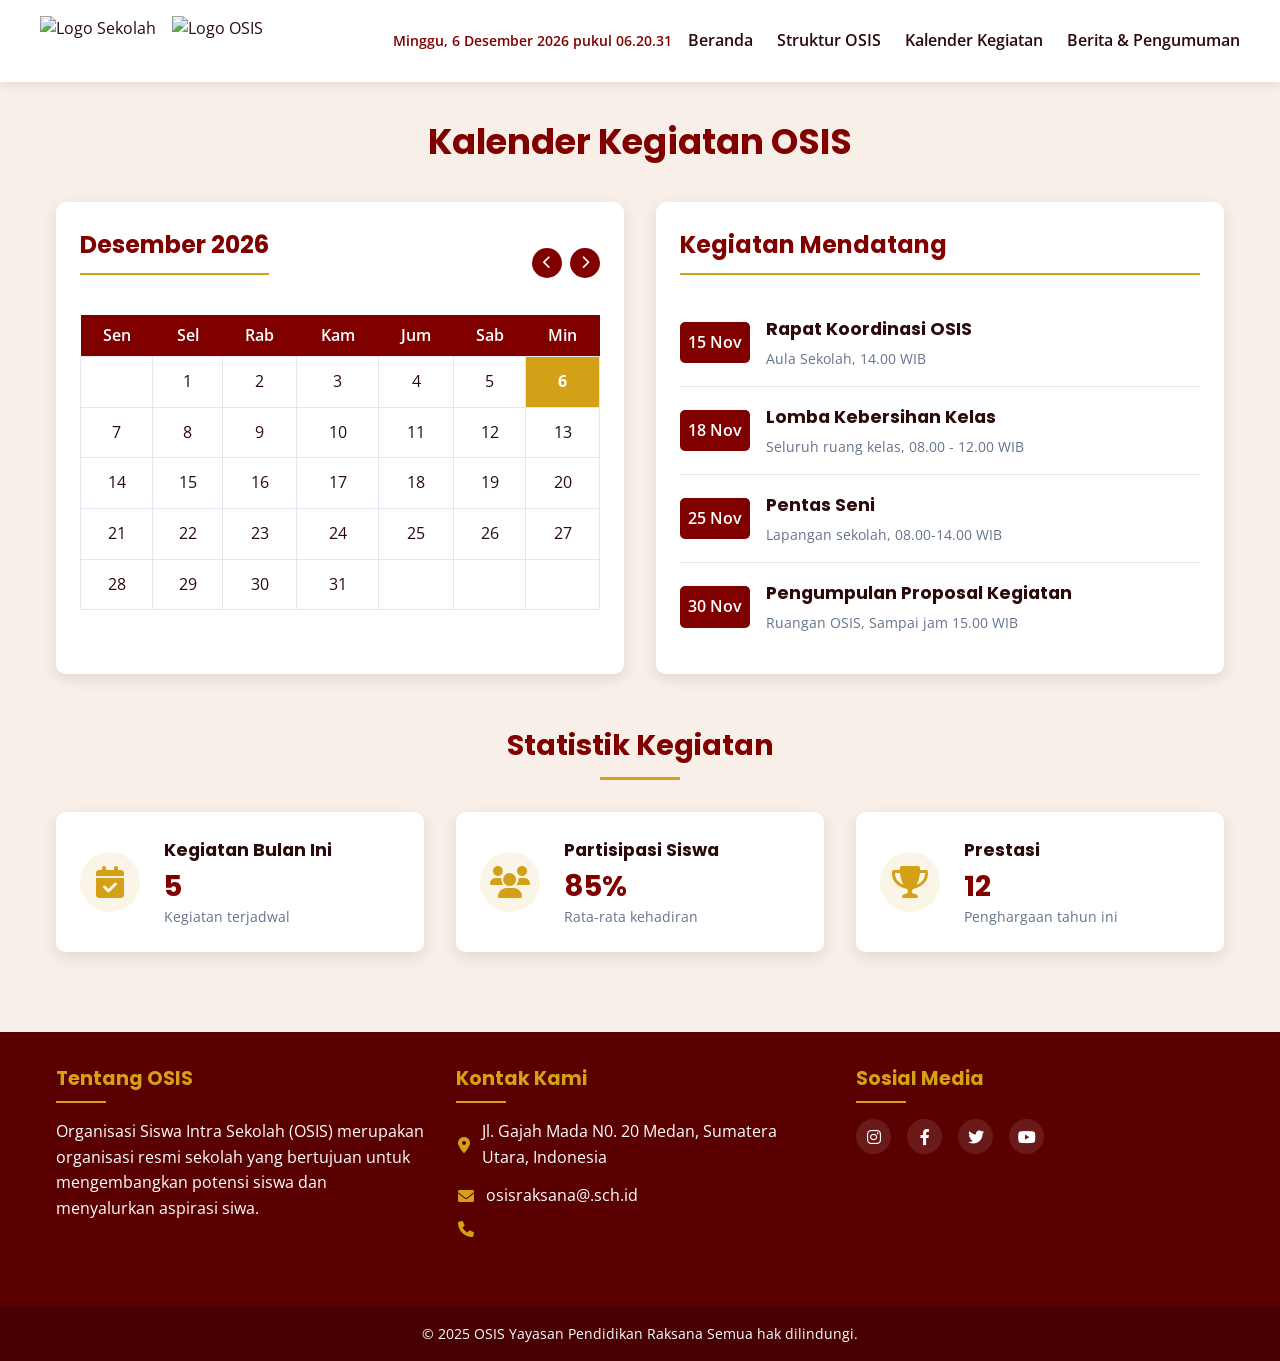
==== kalender.html @ 31e40fb7 "update first" ====
<!DOCTYPE html>
<html lang="id">
<head>
    <meta charset="UTF-8">
    <meta name="viewport" content="width=device-width, initial-scale=1.0">
    <title>Kalender Kegiatan OSIS</title>
    <link href="https://fonts.googleapis.com/css2?family=Poppins:wght@700&family=Open+Sans:wght@400;600&display=swap" rel="stylesheet">
    <link rel="stylesheet" href="https://cdnjs.cloudflare.com/ajax/libs/font-awesome/6.0.0-beta3/css/all.min.css">
    <link rel="stylesheet" href="kalender.css">
</head>
<body>
    <!-- Header Section -->
    <header>
        <div class="container header-container">
            <div class="logo-container">
                <img src="foto/logo-sekolah.png" alt="Logo Sekolah" class="logo">
                <img src="foto/logo-osis.png" alt="Logo OSIS" class="logo">
            </div>
            
            <div class="datetime-container">
                <div id="current-datetime"></div>
            </div>
            <nav class="desktop-nav">
                <a href="index.html">Beranda</a>
                <a href="struktur.html">Struktur OSIS</a>
                <a href="kalender.html">Kalender Kegiatan</a>
                <a href="news.html">Berita & Pengumuman</a>
            </nav>
            <button class="mobile-menu-btn" id="mobileMenuBtn">☰</button>
        </div>
    </header>

    <!-- Sidebar Navigation -->
    <div class="sidebar" id="sidebar">
        <button class="close-sidebar" id="closeSidebar">&times;</button>
        <a href="index.html">Beranda</a>
        <a href="struktur.html">Struktur OSIS</a>
        <a href="kalender.html">Kalender Kegiatan</a>
        <a href="news.html">Berita & Pengumuman</a>
        <a href="galeri.html">Galeri Kegiatan</a>
        <a href="formulir.html">Formulir</a>
        <a href="kontak.html">Kontak</a>
    </div>

    <!-- Main Content -->
    <main class="container calendar-container">
        <section class="calendar-section">
            <h1>Kalender Kegiatan OSIS</h1>
            
            <div class="calendar-grid">
                <!-- Calendar Card -->
                <div class="calendar-card">
                    <div class="calendar-header">
                        <h2 id="current-month-year">November 2023</h2>
                        <div class="calendar-nav">
                            <button id="prev-month"><i class="fas fa-chevron-left"></i></button>
                            <button id="next-month"><i class="fas fa-chevron-right"></i></button>
                        </div>
                    </div>
                    <table class="calendar-table" id="calendar-table">
                        <!-- Calendar will be generated by JavaScript -->
                    </table>
                </div>
                
                <!-- Events Card -->
                <div class="events-card">
                    <h2>Kegiatan Mendatang</h2>
                    <ul class="events-list" id="events-list">
                        <!-- Events will be populated by JavaScript -->
                    </ul>
                </div>
            </div>
        </section>
        
        <!-- Stats Section -->
        <section class="stats-section">
            <h2 class="section-title">Statistik Kegiatan</h2>
            <div class="stats-grid">
                <div class="stat-card">
                    <div class="stat-icon">
                        <i class="fas fa-calendar-check"></i>
                    </div>
                    <div class="stat-content">
                        <h3>Kegiatan Bulan Ini</h3>
                        <div class="stat-number">5</div>
                        <p>Kegiatan terjadwal</p>
                    </div>
                </div>
                
                <div class="stat-card">
                    <div class="stat-icon">
                        <i class="fas fa-users"></i>
                    </div>
                    <div class="stat-content">
                        <h3>Partisipasi Siswa</h3>
                        <div class="stat-number">85%</div>
                        <p>Rata-rata kehadiran</p>
                    </div>
                </div>
                
                <div class="stat-card">
                    <div class="stat-icon">
                        <i class="fas fa-trophy"></i>
                    </div>
                    <div class="stat-content">
                        <h3>Prestasi</h3>
                        <div class="stat-number">12</div>
                        <p>Penghargaan tahun ini</p>
                    </div>
                </div>
            </div>
        </section>
    </main>

    <!-- Event Modal -->
    <div class="modal" id="event-modal">
        <div class="modal-content">
            <span class="close-modal">&times;</span>
            <h2 id="modal-title">Judul Kegiatan</h2>
            <div class="modal-body">
                <div class="modal-info">
                    <p><i class="fas fa-calendar-day"></i> <span id="modal-date">Tanggal</span></p>
                    <p><i class="fas fa-clock"></i> <span id="modal-time">Waktu</span></p>
                    <p><i class="fas fa-map-marker-alt"></i> <span id="modal-location">Lokasi</span></p>
                    <p><i class="fas fa-user-tie"></i> <span id="modal-person">Penanggung Jawab</span></p>
                </div>
                <div class="modal-description">
                    <h3>Deskripsi Kegiatan</h3>
                    <p id="modal-description">Deskripsi kegiatan akan muncul di sini.</p>
                    
                    <h3>Persiapan yang Diperlukan</h3>
                    <ul id="modal-preparations">
                        <!-- Will be populated by JavaScript -->
                    </ul>
                </div>
            </div>
            <div class="modal-footer">
                <button class="btn reminder-btn"><i class="fas fa-bell"></i> Atur Pengingat</button>
                <button class="btn share-btn"><i class="fas fa-share-alt"></i> Bagikan</button>
            </div>
        </div>
    </div>

    <!-- Footer -->
    <footer>
        <div class="container footer-container">
            <div class="footer-section">
                <h3>Tentang OSIS</h3>
                <p>Organisasi Siswa Intra Sekolah (OSIS) merupakan organisasi resmi sekolah yang bertujuan untuk mengembangkan potensi siswa dan menyalurkan aspirasi siwa.</p>
            </div>
            
           
            
            <div class="footer-section">
                <h3>Kontak Kami</h3>
                <div class="contact-info">
                    <div class="contact-item">
                        <i class="fas fa-map-marker-alt"></i>
                        <span>Jl. Gajah Mada N0. 20 Medan, Sumatera Utara, Indonesia</span>
                    </div>
                    <div class="contact-item">
                        <i class="fas fa-envelope"></i>
                        <span>osisraksana@.sch.id</span>
                    </div>
                    <div class="contact-item">
                        <i class="fas fa-phone"></i>
                        <span></span>
                    </div>
                </div>
            </div>
            
            <div class="footer-section">
                <h3>Sosial Media</h3>
                <div class="social-media">
                    <a href="https://www.instagram.com/osisraksanamdn/" class="social-icon"><i class="fab fa-instagram"></i></a>
                    <a href="#" class="social-icon"><i class="fab fa-facebook-f"></i></a>
                    <a href="#" class="social-icon"><i class="fab fa-twitter"></i></a>
                    <a href="#" class="social-icon"><i class="fab fa-youtube"></i></a>
                </div>
            </div>
        </div>
        
        <div class="footer-bottom">
            <div class="container">
                <p>&copy; 2025 OSIS Yayasan Pendidikan Raksana Semua hak dilindungi.</p>
            </div>
        </div>
    </footer>

    <script src="kalender.js"></script>
</body>
</html>
---- kalender.css ----
:root {
            --primary: #800000;
            --secondary: #5a0000;
            --accent: #d4a017;
            --light: #f8f0e8;
            --dark: #2a0a0a;
            --success: #228B22;
            --danger: #CC0000;
            --font-heading: 'Poppins', sans-serif;
            --font-body: 'Open Sans', sans-serif;
        }

        * {
            margin: 0;
            padding: 0;
            box-sizing: border-box;
        }

        body {
            font-family: var(--font-body);
            line-height: 1.6;
            color: var(--dark);
            background-color: var(--light);
        }

        h1, h2, h3, h4 {
            font-family: var(--font-heading);
            font-weight: 700;
        }

        a {
            text-decoration: none;
            color: inherit;
        }

        img {
            max-width: 100%;
            height: auto;
        }

        .container {
            width: 100%;
            max-width: 1200px;
            margin: 0 auto;
            padding: 0 1rem;
        }

        /* Header Styles */
        header {
            position: sticky;
            top: 0;
            background-color: white;
            box-shadow: 0 2px 10px rgba(0, 0, 0, 0.1);
            z-index: 100;
        }

        .header-container {
            display: flex;
            justify-content: space-between;
            align-items: center;
            padding: 1rem 0;
        }

        .logo-container {
            display: flex;
            align-items: center;
            gap: 1rem;
        }

        .logo {
            height: 50px;
        }

        .datetime-container {
            font-size: 0.9rem;
            color: var(--primary);
            font-weight: 600;
            text-align: center;
            margin-left: auto;
            padding: 0 1rem;
        }

        /* Sidebar Styles */
        .sidebar {
            position: fixed;
            top: 0;
            right: -100%;
            width: 80%;
            max-width: 300px;
            height: 100vh;
            background-color: white;
            display: flex;
            flex-direction: column;
            align-items: flex-start;
            padding: 5rem 2rem;
            box-shadow: -5px 0 15px rgba(0, 0, 0, 0.1);
            transition: right 0.3s ease;
            z-index: 999;
        }

        .sidebar.active {
            right: 0;
        }

        .sidebar a {
            padding: 0.75rem 0;
            width: 100%;
            border-bottom: 1px solid #eee;
            color: var(--dark);
            text-decoration: none;
            transition: color 0.3s;
        }

        .sidebar a:hover {
            color: var(--primary);
        }

        .close-sidebar {
            position: absolute;
            top: 1rem;
            right: 1rem;
            font-size: 1.5rem;
            background: none;
            border: none;
            cursor: pointer;
        }

        .mobile-menu-btn {
            background: none;
            border: none;
            font-size: 1.5rem;
            cursor: pointer;
            color: var(--primary);
            display: none;
        }

        /* Calendar Styles */
        .calendar-container {
            padding: 2rem 1rem;
        }

        .calendar-section h1 {
            color: var(--primary);
            margin-bottom: 2rem;
            text-align: center;
            font-size: 2.2rem;
        }

        .calendar-grid {
            display: grid;
            grid-template-columns: 1fr 1fr;
            gap: 2rem;
            margin-bottom: 3rem;
        }

        .calendar-card, .events-card, .card {
            background-color: white;
            border-radius: 10px;
            padding: 1.5rem;
            box-shadow: 0 5px 15px rgba(0, 0, 0, 0.1);
        }

        .calendar-card h2, .events-card h2, .card h2 {
            color: var(--primary);
            margin-bottom: 1.5rem;
            font-size: 1.5rem;
            border-bottom: 2px solid var(--accent);
            padding-bottom: 0.5rem;
        }

        .calendar-header {
            display: flex;
            justify-content: space-between;
            align-items: center;
            margin-bottom: 1rem;
        }

        .calendar-nav {
            display: flex;
            gap: 0.5rem;
        }

        .calendar-nav button {
            background: var(--primary);
            color: white;
            border: none;
            width: 30px;
            height: 30px;
            border-radius: 50%;
            cursor: pointer;
            display: flex;
            align-items: center;
            justify-content: center;
        }

        .calendar-table {
            width: 100%;
            border-collapse: collapse;
        }

        .calendar-table th {
            background-color: var(--primary);
            color: white;
            padding: 0.5rem;
            text-align: center;
            font-weight: 600;
        }

        .calendar-table td {
            padding: 0.75rem;
            text-align: center;
            border: 1px solid #e2e8f0;
            position: relative;
        }

        .calendar-table td:hover {
            background-color: rgba(128, 0, 0, 0.05);
            cursor: pointer;
        }

        .calendar-table td.has-event::after {
            content: '';
            position: absolute;
            bottom: 5px;
            left: 50%;
            transform: translateX(-50%);
            width: 6px;
            height: 6px;
            background-color: var(--accent);
            border-radius: 50%;
        }

        .calendar-table td.today {
            background-color: var(--accent);
            color: white;
            font-weight: bold;
        }

        /* Events List Styles */
        .events-list {
            list-style: none;
        }

        .events-list li {
            display: flex;
            gap: 1rem;
            padding: 1rem 0;
            border-bottom: 1px solid #e2e8f0;
            align-items: center;
            cursor: pointer;
            transition: all 0.3s;
        }

        .events-list li:last-child {
            border-bottom: none;
        }

        .events-list li:hover {
            transform: translateX(5px);
            background-color: rgba(128, 0, 0, 0.05);
            border-radius: 5px;
        }

        .event-date {
            background-color: var(--primary);
            color: white;
            padding: 0.5rem;
            border-radius: 5px;
            min-width: 50px;
            text-align: center;
            font-weight: 600;
        }

        .event-details h3 {
            font-size: 1.1rem;
            margin-bottom: 0.25rem;
            color: var(--dark);
        }

        .event-details p {
            color: #64748b;
            font-size: 0.9rem;
        }

        /* Stats Section */
        .stats-section {
            margin: 3rem 0;
        }

        .section-title {
            text-align: center;
            color: var(--primary);
            margin-bottom: 2rem;
            font-size: 1.8rem;
            position: relative;
        }

        .section-title::after {
            content: '';
            display: block;
            width: 80px;
            height: 3px;
            background-color: var(--accent);
            margin: 0.5rem auto 0;
        }

        .stats-grid {
            display: grid;
            grid-template-columns: repeat(auto-fit, minmax(250px, 1fr));
            gap: 2rem;
        }

        .stat-card {
            background-color: white;
            border-radius: 10px;
            padding: 1.5rem;
            box-shadow: 0 5px 15px rgba(0, 0, 0, 0.1);
            display: flex;
            align-items: center;
            transition: transform 0.3s, box-shadow 0.3s;
        }

        .stat-card:hover {
            transform: translateY(-5px);
            box-shadow: 0 10px 20px rgba(0, 0, 0, 0.15);
        }

        .stat-icon {
            font-size: 2rem;
            color: var(--accent);
            margin-right: 1.5rem;
            width: 60px;
            height: 60px;
            background-color: rgba(212, 160, 23, 0.1);
            border-radius: 50%;
            display: flex;
            align-items: center;
            justify-content: center;
        }

        .stat-content h3 {
            font-size: 1.1rem;
            color: var(--dark);
            margin-bottom: 0.5rem;
        }

        .stat-number {
            font-size: 1.8rem;
            font-weight: 700;
            color: var(--primary);
            font-family: var(--font-heading);
            line-height: 1;
        }

        .stat-card p {
            font-size: 0.9rem;
            color: #64748b;
            margin-top: 0.3rem;
        }

        /* Modal Styles */
        .modal {
            display: none;
            position: fixed;
            z-index: 1000;
            left: 0;
            top: 0;
            width: 100%;
            height: 100%;
            background-color: rgba(0, 0, 0, 0.7);
            overflow-y: auto;
        }

        .modal-content {
            background-color: white;
            margin: 5% auto;
            padding: 2rem;
            border-radius: 10px;
            width: 90%;
            max-width: 700px;
            box-shadow: 0 5px 30px rgba(0, 0, 0, 0.3);
            position: relative;
            animation: modalopen 0.4s;
        }

        @keyframes modalopen {
            from { opacity: 0; transform: translateY(-50px); }
            to { opacity: 1; transform: translateY(0); }
        }

        .close-modal {
            position: absolute;
            top: 1rem;
            right: 1.5rem;
            font-size: 1.8rem;
            color: #aaa;
            cursor: pointer;
            transition: color 0.3s;
        }

        .close-modal:hover {
            color: var(--primary);
        }

        .modal h2 {
            color: var(--primary);
            margin-bottom: 1.5rem;
            padding-bottom: 0.5rem;
            border-bottom: 2px solid var(--accent);
        }

        .modal-body {
            display: grid;
            grid-template-columns: 1fr 2fr;
            gap: 2rem;
            margin-bottom: 1.5rem;
        }

        .modal-info {
            background-color: #f9f9f9;
            padding: 1.5rem;
            border-radius: 8px;
        }

        .modal-info p {
            margin-bottom: 1rem;
            display: flex;
            align-items: center;
        }

        .modal-info i {
            margin-right: 10px;
            color: var(--accent);
            width: 20px;
            text-align: center;
        }

        .modal-description h3 {
            color: var(--secondary);
            margin: 1.5rem 0 0.8rem;
            font-size: 1.1rem;
        }

        .modal-description h3:first-child {
            margin-top: 0;
        }

        .modal-footer {
            display: flex;
            justify-content: flex-end;
            gap: 1rem;
            padding-top: 1.5rem;
            border-top: 1px solid #eee;
        }

        .btn {
            padding: 0.7rem 1.2rem;
            border: none;
            border-radius: 5px;
            font-weight: 600;
            cursor: pointer;
            transition: all 0.3s;
            display: inline-flex;
            align-items: center;
            gap: 0.5rem;
        }

        .btn i {
            font-size: 0.9rem;
        }

        .reminder-btn {
            background-color: var(--accent);
            color: white;
        }

        .reminder-btn:hover {
            background-color: #e0b020;
            transform: translateY(-2px);
        }

        .share-btn {
            background-color: #f0f0f0;
            color: var(--dark);
        }

        .share-btn:hover {
            background-color: #e0e0e0;
        }

        /* Footer Styles */
        footer {
            background-color: var(--secondary);
            color: white;
            padding: 2rem 0 0;
        }

        .footer-container {
            display: grid;
            grid-template-columns: repeat(auto-fit, minmax(250px, 1fr));
            gap: 2rem;
            padding-bottom: 2rem;
        }

        .footer-section {
            margin-bottom: 1.5rem;
        }

        .footer-section h3 {
            color: var(--accent);
            margin-bottom: 1rem;
            font-size: 1.2rem;
            position: relative;
            padding-bottom: 0.5rem;
        }

        .footer-section h3::after {
            content: '';
            position: absolute;
            bottom: 0;
            left: 0;
            width: 50px;
            height: 2px;
            background-color: var(--accent);
        }

        .footer-links {
            list-style: none;
        }

        .footer-links li {
            margin-bottom: 0.5rem;
        }

        .footer-links a {
            color: #ddd;
            transition: color 0.3s;
        }

        .footer-links a:hover {
            color: white;
            padding-left: 5px;
        }

        .contact-item {
            display: flex;
            align-items: center;
            margin-bottom: 0.8rem;
        }

        .contact-item i {
            margin-right: 10px;
            color: var(--accent);
            width: 20px;
            text-align: center;
        }

        .social-media {
            display: flex;
            gap: 1rem;
            margin-bottom: 1.5rem;
        }

        .social-icon {
            display: flex;
            align-items: center;
            justify-content: center;
            width: 35px;
            height: 35px;
            background-color: rgba(255, 255, 255, 0.1);
            border-radius: 50%;
            color: white;
            transition: all 0.3s;
        }

        .social-icon:hover {
            background-color: var(--accent);
            transform: translateY(-3px);
        }

        .newsletter p {
            margin-bottom: 0.5rem;
        }

        .subscribe-form {
            display: flex;
        }

        .subscribe-form input {
            flex: 1;
            padding: 0.5rem;
            border: none;
            border-radius: 4px 0 0 4px;
        }

        .subscribe-form button {
            background-color: var(--accent);
            color: white;
            border: none;
            padding: 0 1rem;
            border-radius: 0 4px 4px 0;
            cursor: pointer;
            transition: background-color 0.3s;
        }

        .subscribe-form button:hover {
            background-color: #e0b020;
        }

        .footer-bottom {
            background-color: rgba(0, 0, 0, 0.2);
            padding: 1rem 0;
            text-align: center;
            font-size: 0.9rem;
        }
        

        .footer-bottom .container {
            display: flex;
            justify-content: center;
            align-items: center;
        }

        .credits {
            font-size: 0.8rem;
            opacity: 0.8;
        }

        /* Responsive Styles */
        @media (max-width: 768px) {
            .datetime-container {
                display: none;
            }
            
            .mobile-menu-btn {
                display: block;
            }
            
            .desktop-nav {
                display: none;
            }
            
            .calendar-grid {
                grid-template-columns: 1fr;
            }
            
            .modal-body {
                grid-template-columns: 1fr;
            }
            
            .modal-footer {
                flex-direction: column;
            }
            
            .btn {
                width: 100%;
                justify-content: center;
            }
            
            .footer-bottom .container {
                flex-direction: column;
            }
            
            .footer-bottom p {
                margin-bottom: 0.5rem;
            }
        }

        @media (max-width: 480px) {
            .calendar-table td, .calendar-table th {
                padding: 0.3rem;
                font-size: 0.8rem;
            }
            
            .event-date {
                min-width: 40px;
                font-size: 0.8rem;
            }
        }
        /* Navigasi Desktop */
nav.desktop-nav {
    display: flex;
    gap: 1.5rem;
}
nav.desktop-nav a {
    font-weight: 600;
    transition: var(--transition);
    position: relative;
    padding: 0.5rem 0;
}
nav.desktop-nav a:hover { color: var(--primary); }
nav.desktop-nav a::after {
    content: '';
    position: absolute;
    bottom: 0; left: 0;
    width: 0; height: 2px;
    background-color: var(--primary);
    transition: var(--transition);
}
nav.desktop-nav a:hover::after { width: 100%; }

/* Underline animasi di hover */
nav.desktop-nav a::after {
    content: '';
    position: absolute;
    bottom: -5px;
    left: 0;
    width: 0;
    height: 2px;
    background-color: var(--primary);
    transition: width 0.3s;
}

nav.desktop-nav a:hover::after {
    width: 100%;
}
@media (max-width: 768px) {
    .mobile-menu-btn { display: block; z-index: 1000; }
    nav.desktop-nav {
        position: fixed;
        top: 0;
        right: -100%;
        width: 80%;
        max-width: 300px;
        height: 100vh;
        background-color: white;
        flex-direction: column;
        align-items: flex-start;
        padding: 5rem 2rem;
        box-shadow: -5px 0 15px rgba(0,0,0,0.1);
        transition: right 0.3s ease;
        z-index: 999;
    }
    nav.desktop-nav.active { right: 0; }
    nav.desktop-nav a {
        padding: 0.75rem 0;
        width: 100%;
        border-bottom: 1px solid #eee;
    }
}
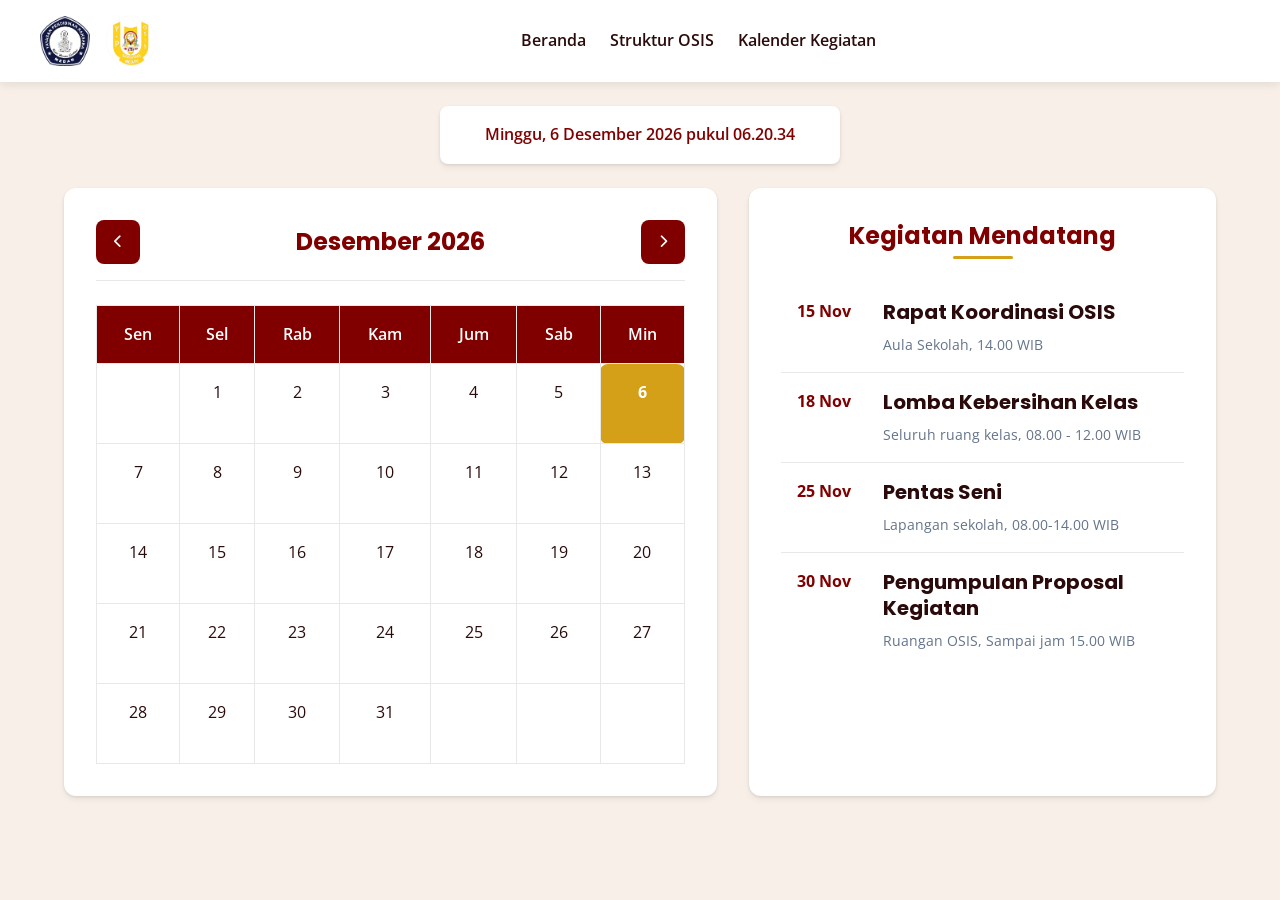
==== commit c9dbaf4b: "update 1" ====
--- a/kalender.html
+++ b/kalender.html
@@ -1,192 +1,1198 @@
 <!DOCTYPE html>
 <html lang="id">
 <head>
-    <meta charset="UTF-8">
-    <meta name="viewport" content="width=device-width, initial-scale=1.0">
-    <title>Kalender Kegiatan OSIS</title>
-    <link href="https://fonts.googleapis.com/css2?family=Poppins:wght@700&family=Open+Sans:wght@400;600&display=swap" rel="stylesheet">
-    <link rel="stylesheet" href="https://cdnjs.cloudflare.com/ajax/libs/font-awesome/6.0.0-beta3/css/all.min.css">
-    <link rel="stylesheet" href="kalender.css">
+  <meta charset="UTF-8">
+  <meta name="viewport" content="width=device-width, initial-scale=1.0">
+  <title>Kalender Kegiatan OSIS</title>
+  <!-- Fonts & Icons -->
+  <link href="https://fonts.googleapis.com/css2?family=Poppins:wght@400;600;700&family=Open+Sans:wght@400;600&display=swap" rel="stylesheet">
+  <link rel="stylesheet" href="https://cdnjs.cloudflare.com/ajax/libs/font-awesome/6.0.0-beta3/css/all.min.css">
+
+  <style>
+    /* ================================
+       CSS RESET & BASE VARIABLES
+    =================================*/
+    :root {
+        /* Warna utama (Maroon Theme) */
+        --primary: #800000;      /* Base Maroon */
+        --primary-light: #a33333; /* Light Maroon */
+        --secondary: #5a0000;    /* Darker Maroon */
+        --accent: #d4a017;       /* Goldenrod (untuk aksen/kontras) */
+        --accent-dark: #b38614;  /* Darker Goldenrod */
+        
+        /* Warna tambahan */
+        --light: #f8f0e8;        /* Cream light untuk background */
+        --light-gray: #e8e8e8;   /* Light gray untuk borders */
+        --dark: #2a0a0a;         /* Dark reddish-black untuk teks utama */
+        --gray: #64748b;         /* Gray untuk teks sekunder */
+        --success: #228B22;      /* Hijau untuk status sukses */
+        --danger: #CC0000;       /* Merah untuk status penting/peringatan */
+        
+        /* Font keluarga */
+        --font-heading: 'Poppins', sans-serif;
+        --font-body: 'Open Sans', sans-serif;
+        
+        /* Transition untuk animasi */
+        --transition: all 0.3s ease;
+        
+        /* Border radius */
+        --radius-sm: 0.25rem;
+        --radius: 0.5rem;
+        --radius-lg: 0.75rem;
+        --radius-xl: 1rem;
+        
+        /* Spacing */
+        --space-xs: 0.5rem;
+        --space-sm: 1rem;
+        --space-md: 1.5rem;
+        --space-lg: 2rem;
+        --space-xl: 3rem;
+        --space-xxl: 4rem;
+        
+        /* Shadows */
+        --shadow-sm: 0 1px 2px rgba(0, 0, 0, 0.05);
+        --shadow: 0 4px 6px rgba(0, 0, 0, 0.05), 0 1px 3px rgba(0, 0, 0, 0.1);
+        --shadow-md: 0 10px 15px rgba(0, 0, 0, 0.05), 0 4px 6px rgba(0, 0, 0, 0.05);
+        --shadow-lg: 0 20px 25px rgba(0, 0, 0, 0.05), 0 10px 10px rgba(0, 0, 0, 0.04);
+    }
+
+    /* Reset global */
+    * {
+        margin: 0;
+        padding: 0;
+        box-sizing: border-box;
+    }
+
+    /* Animasi fade in untuk halaman */
+    @keyframes fadeIn {
+        from { opacity: 0; transform: translateY(20px); }
+        to { opacity: 1; transform: translateY(0); }
+    }
+
+    /* ================================
+       BASE STYLES
+    =================================*/
+    html {
+        scroll-behavior: smooth;
+    }
+    
+    body {
+        font-family: var(--font-body);
+        line-height: 1.6;
+        color: var(--dark);
+        background-color: var(--light);
+        animation: fadeIn 0.8s ease-out;
+    }
+
+    h1, h2, h3, h4 {
+        font-family: var(--font-heading);
+        font-weight: 700;
+        line-height: 1.3;
+    }
+
+    h1 { font-size: 2.5rem; margin-bottom: var(--space-md); }
+    h2 { font-size: 2rem; margin-bottom: var(--space-md); }
+    h3 { font-size: 1.5rem; margin-bottom: var(--space-sm); }
+    h4 { font-size: 1.25rem; margin-bottom: var(--space-xs); }
+
+    a {
+        text-decoration: none;
+        color: inherit;
+        transition: var(--transition);
+    }
+
+    img {
+        max-width: 100%;
+        height: auto;
+        display: block;
+    }
+
+    .container {
+        width: 100%;
+        max-width: 1200px;
+        margin: 0 auto;
+        padding: 0 var(--space-md);
+    }
+
+    .section {
+        padding: var(--space-xl) 0;
+        opacity: 0;
+        transform: translateY(20px);
+        transition: opacity 0.6s ease, transform 0.6s ease;
+    }
+
+    .section.visible {
+        opacity: 1;
+        transform: translateY(0);
+    }
+
+    .section__title {
+        text-align: center;
+        margin-bottom: var(--space-xl);
+        position: relative;
+    }
+
+    /* Garis aksen di bawah judul */
+    .section__title::after {
+        content: '';
+        display: block;
+        width: 80px;
+        height: 4px;
+        background-color: var(--accent);
+        margin: var(--space-sm) auto 0;
+        border-radius: 2px;
+    }
+
+    .btn {
+        display: inline-flex;
+        align-items: center;
+        justify-content: center;
+        padding: 0.75rem 1.5rem;
+        border-radius: 50px;
+        font-weight: 600;
+        transition: var(--transition);
+        cursor: pointer;
+        min-height: 44px;
+        min-width: 44px;
+        border: none;
+        gap: 0.5rem;
+    }
+
+    .btn--primary {
+        background-color: white;
+        color: var(--primary);
+        box-shadow: var(--shadow);
+    }
+
+    .btn--primary:hover {
+        transform: translateY(-3px);
+        box-shadow: var(--shadow-md);
+    }
+
+    .text-center {
+        text-align: center;
+    }
+
+    /* ================================
+       HEADER
+    =================================*/
+    .header {
+        position: sticky;
+        top: 0;
+        background-color: white;
+        box-shadow: 0 2px 10px rgba(0, 0, 0, 0.1);
+        z-index: 1000;
+    }
+
+    .header__container {
+        display: flex;
+        justify-content: space-between;
+        align-items: center;
+        padding: var(--space-sm) 0;
+        position: relative;
+    }
+
+    .header__logo-container {
+        display: flex;
+        align-items: center;
+        gap: var(--space-sm);
+    }
+
+    .header__logo {
+        height: 50px;
+        width: auto;
+    }
+
+    /* Navigasi Desktop */
+    .nav {
+        display: flex;
+        gap: var(--space-md);
+    }
+
+    .nav__link {
+        font-weight: 600;
+        transition: var(--transition);
+        position: relative;
+        padding: 0.5rem 0;
+    }
+
+    .nav__link:hover { 
+        color: var(--primary); 
+    }
+
+    /* Underline animasi di hover */
+    .nav__link::after {
+        content: '';
+        position: absolute;
+        bottom: -5px;
+        left: 0;
+        width: 0;
+        height: 2px;
+        background-color: var(--primary);
+        transition: width 0.3s;
+    }
+
+    .nav__link:hover::after {
+        width: 100%;
+    }
+
+    /* Tombol menu mobile */
+    .mobile-menu-btn {
+        display: none;
+        background: none;
+        border: none;
+        font-size: 1.5rem;
+        cursor: pointer;
+        z-index: 1001;
+        width: 44px;
+        height: 44px;
+        justify-content: center;
+        align-items: center;
+        color: var(--dark);
+    }
+
+    /* ================================
+       MOBILE NAVIGATION (SIDEBAR)
+    =================================*/
+    @media (max-width: 768px) {
+        .mobile-menu-btn {
+            display: flex;
+        }
+        
+        .nav {
+            position: fixed;
+            top: 0;
+            right: -100%;
+            width: 80%;
+            max-width: 300px;
+            height: 100vh;
+            background-color: white;
+            flex-direction: column;
+            align-items: flex-start;
+            padding: 5rem var(--space-md) var(--space-md);
+            box-shadow: -5px 0 15px rgba(0,0,0,0.1);
+            transition: right 0.3s ease;
+            z-index: 999;
+        }
+        
+        .nav.active { 
+            right: 0; 
+        }
+        
+        .nav__link {
+            padding: var(--space-sm) 0;
+            width: 100%;
+            border-bottom: 1px solid var(--light-gray);
+            font-size: 1.1rem;
+        }
+        
+        /* Overlay ketika menu aktif */
+        .nav-overlay {
+            position: fixed;
+            top: 0;
+            left: 0;
+            width: 100%;
+            height: 100%;
+            background-color: rgba(0, 0, 0, 0.5);
+            z-index: 998;
+            opacity: 0;
+            visibility: hidden;
+            transition: var(--transition);
+        }
+        
+        .nav-overlay.active {
+            opacity: 1;
+            visibility: visible;
+        }
+    }
+
+    /* ================================
+       CLOCK STYLES
+    =================================*/
+    .clock {
+        text-align: center;
+        margin: var(--space-md) 0;
+        font-weight: 600;
+        color: var(--primary);
+        background-color: white;
+        padding: var(--space-sm);
+        border-radius: var(--radius);
+        box-shadow: var(--shadow);
+        max-width: 400px;
+        margin-left: auto;
+        margin-right: auto;
+    }
+
+    /* ================================
+       CALENDAR LAYOUT
+    =================================*/
+    .calendar-layout {
+        display: grid;
+        grid-template-columns: 1fr;
+        gap: var(--space-lg);
+        margin: var(--space-md) auto;
+        max-width: 1400px;
+    }
+    
+    @media (min-width: 992px) {
+        .calendar-layout {
+            grid-template-columns: 7fr 5fr;
+            align-items: start;
+        }
+    }
+
+    /* ================================
+       CALENDAR STYLES
+    =================================*/
+    .calendar-container {
+        background: #fff;
+        padding: var(--space-lg);
+        border-radius: var(--radius-lg);
+        box-shadow: var(--shadow);
+        animation: fadeIn 0.8s ease-out;
+        width: 100%;
+        overflow: auto;
+    }
+    
+    .calendar-header {
+        display: flex;
+        justify-content: space-between;
+        align-items: center;
+        margin-bottom: var(--space-md);
+        padding-bottom: var(--space-sm);
+        border-bottom: 1px solid var(--light-gray);
+    }
+    
+    .calendar-header h2 {
+        margin-bottom: 0;
+        color: var(--primary);
+        font-size: 1.5rem;
+    }
+    
+    .calendar-header button {
+        background: var(--primary);
+        color: #fff;
+        border: none;
+        padding: var(--space-xs) var(--space-sm);
+        border-radius: var(--radius);
+        cursor: pointer;
+        transition: var(--transition);
+        display: flex;
+        align-items: center;
+        justify-content: center;
+        min-height: 44px;
+        min-width: 44px;
+    }
+    
+    .calendar-header button:hover {
+        background: var(--primary-light);
+        transform: translateY(-2px);
+    }
+    
+    table {
+        width: 100%;
+        border-collapse: collapse;
+        min-width: 500px;
+    }
+    
+    th, td {
+        text-align: center;
+        padding: var(--space-sm);
+        border: 1px solid var(--light-gray);
+        transition: var(--transition);
+    }
+    
+    th {
+        background-color: var(--primary);
+        color: white;
+        font-weight: 600;
+        padding: var(--space-sm);
+    }
+    
+    td {
+        height: 80px;
+        vertical-align: top;
+        cursor: pointer;
+        position: relative;
+    }
+    
+    td:hover {
+        background-color: rgba(128, 0, 0, 0.05);
+    }
+    
+    td.today {
+        background: var(--accent);
+        color: #fff;
+        font-weight: bold;
+        border-radius: var(--radius);
+    }
+    
+    td.has-event::after {
+        content: '';
+        position: absolute;
+        bottom: 5px;
+        left: 50%;
+        transform: translateX(-50%);
+        width: 6px;
+        height: 6px;
+        background-color: var(--primary);
+        border-radius: 50%;
+    }
+    
+    td.has-event:hover::after {
+        background-color: white;
+    }
+    
+    /* ================================
+       EVENTS LIST STYLES
+    =================================*/
+    .events-container {
+        background: #fff;
+        padding: var(--space-lg);
+        border-radius: var(--radius-lg);
+        box-shadow: var(--shadow);
+        animation: fadeIn 0.8s ease-out;
+        height: 100%;
+    }
+    
+    .events-container h3 {
+        margin-bottom: var(--space-md);
+        color: var(--primary);
+        text-align: center;
+        position: relative;
+        padding-bottom: var(--space-xs);
+    }
+    
+    .events-container h3::after {
+        content: '';
+        position: absolute;
+        bottom: 0;
+        left: 50%;
+        transform: translateX(-50%);
+        width: 60px;
+        height: 3px;
+        background-color: var(--accent);
+        border-radius: 2px;
+    }
+    
+    .events-list {
+        list-style: none;
+    }
+    
+    .events-list li {
+        display: flex;
+        gap: var(--space-sm);
+        padding: var(--space-sm);
+        border-bottom: 1px solid var(--light-gray);
+        cursor: pointer;
+        transition: var(--transition);
+    }
+    
+    .events-list li:hover {
+        background-color: rgba(128, 0, 0, 0.05);
+        transform: translateX(5px);
+    }
+    
+    .events-list li:last-child {
+        border-bottom: none;
+    }
+    
+    .event-date {
+        font-weight: bold;
+        color: var(--primary);
+        width: 70px;
+        flex-shrink: 0;
+    }
+    
+    .event-details h4 {
+        margin-bottom: var(--space-xs);
+        color: var(--dark);
+    }
+    
+    .event-details p {
+        color: var(--gray);
+        font-size: 0.9rem;
+    }
+
+    /* ================================
+       MODAL STYLES
+    =================================*/
+    .modal {
+        display: none;
+        position: fixed;
+        top: 0;
+        left: 0;
+        width: 100%;
+        height: 100%;
+        background: rgba(0, 0, 0, 0.5);
+        z-index: 2000;
+        justify-content: center;
+        align-items: center;
+        padding: var(--space-md);
+        animation: fadeIn 0.3s ease;
+    }
+    
+    .modal-content {
+        background: #fff;
+        padding: var(--space-lg);
+        border-radius: var(--radius-lg);
+        max-width: 600px;
+        width: 100%;
+        position: relative;
+        box-shadow: var(--shadow-lg);
+        max-height: 90vh;
+        overflow-y: auto;
+    }
+    
+    .close-modal {
+        position: absolute;
+        top: var(--space-sm);
+        right: var(--space-sm);
+        font-size: 1.5rem;
+        cursor: pointer;
+        width: 30px;
+        height: 30px;
+        display: flex;
+        align-items: center;
+        justify-content: center;
+        color: var(--gray);
+        transition: var(--transition);
+    }
+    
+    .close-modal:hover {
+        color: var(--danger);
+        transform: rotate(90deg);
+    }
+    
+    .modal-content h2 {
+        color: var(--primary);
+        margin-bottom: var(--space-md);
+        padding-right: var(--space-lg);
+    }
+    
+    .modal-content p {
+        margin-bottom: var(--space-sm);
+        display: flex;
+    }
+    
+    .modal-content p strong {
+        min-width: 140px;
+        color: var(--dark);
+    }
+    
+    .modal-content p span {
+        color: var(--gray);
+    }
+    
+    .modal-content h4 {
+        margin-top: var(--space-md);
+        margin-bottom: var(--space-sm);
+        color: var(--primary);
+    }
+    
+    .modal-preparations {
+        list-style: none;
+        padding-left: var(--space-sm);
+    }
+    
+    .modal-preparations li {
+        margin-bottom: var(--space-xs);
+        padding-left: var(--space-sm);
+        position: relative;
+    }
+    
+    .modal-preparations li::before {
+        content: '•';
+        color: var(--accent);
+        font-weight: bold;
+        position: absolute;
+        left: 0;
+    }
+    
+    .modal-actions {
+        margin-top: var(--space-lg);
+        display: flex;
+        gap: var(--space-sm);
+    }
+    
+    .modal-actions button {
+        flex: 1;
+        padding: var(--space-sm);
+        border: none;
+        border-radius: var(--radius);
+        cursor: pointer;
+        font-weight: 600;
+        transition: var(--transition);
+        display: flex;
+        align-items: center;
+        justify-content: center;
+        gap: var(--space-xs);
+        min-height: 44px;
+    }
+    
+    .modal-actions button:hover {
+        transform: translateY(-3px);
+        box-shadow: var(--shadow-md);
+    }
+    
+    .share-btn {
+        background: var(--accent);
+        color: #fff;
+    }
+    
+    .share-btn:hover {
+        background: var(--accent-dark);
+    }
+    
+    .reminder-btn {
+        background: var(--success);
+        color: #fff;
+    }
+    
+    .reminder-btn:hover {
+        background: #1a701a;
+    }
+
+    /* ================================
+       RESPONSIVE BREAKPOINTS
+    =================================*/
+    /* Tablet screens (max 768px) */
+    @media (max-width: 768px) {
+        .header__logo {
+            height: 40px;
+        }
+        
+        .calendar-container, .events-container {
+            padding: var(--space-md);
+        }
+        
+        th, td {
+            padding: var(--space-xs);
+            height: 60px;
+            font-size: 0.9rem;
+        }
+        
+        .events-list li {
+            flex-direction: column;
+            gap: var(--space-xs);
+        }
+        
+        .event-date {
+            width: 100%;
+        }
+        
+        .modal-content {
+            padding: var(--space-md);
+        }
+        
+        .modal-content p {
+            flex-direction: column;
+            gap: var(--space-xs);
+        }
+        
+        .modal-content p strong {
+            min-width: auto;
+        }
+        
+        .modal-actions {
+            flex-direction: column;
+        }
+    }
+
+    /* Small screens (max 576px) */
+    @media (max-width: 576px) {
+        .calendar-header {
+            flex-direction: column;
+            gap: var(--space-sm);
+            text-align: center;
+        }
+        
+        .calendar-header h2 {
+            order: -1;
+        }
+        
+        th, td {
+            padding: 0.25rem;
+            height: 50px;
+            font-size: 0.8rem;
+        }
+        
+        td.has-event::after {
+            width: 4px;
+            height: 4px;
+            bottom: 3px;
+        }
+        
+        table {
+            min-width: 400px;
+        }
+    }
+
+    /* ================================
+       ANIMATIONS & ACCESSIBILITY
+    =================================*/
+    /* Focus styles untuk aksesibilitas */
+    a:focus-visible,
+    button:focus-visible {
+        outline: 2px solid var(--accent);
+        outline-offset: 2px;
+    }
+
+    /* High contrast mode */
+    @media (prefers-contrast: high) {
+        :root {
+            --primary: #0044cc;
+            --secondary: #002b80;
+            --accent: #c57600;
+        }
+    }
+
+    /* Reduced motion preference */
+    @media (prefers-reduced-motion: reduce) {
+        * {
+            animation-duration: 0.01ms !important;
+            animation-iteration-count: 1 !important;
+            transition-duration: 0.01ms !important;
+            scroll-behavior: auto !important;
+        }
+        
+        .section {
+            opacity: 1;
+            transform: none;
+        }
+    }
+    /* ================================
+   IMPROVED MOBILE CALENDAR CONTROLS
+   ================================ */
+@media (max-width: 576px) {
+    .calendar-header {
+        flex-direction: row !important; /* Tetap horizontal pada mobile */
+        gap: var(--space-xs);
+        padding: 0 var(--space-xs) var(--space-sm);
+    }
+    
+    .calendar-header h2 {
+        font-size: 1.2rem;
+        margin: 0;
+        flex-grow: 1;
+        text-align: center;
+        order: 2; /* Judul di tengah */
+    }
+    
+    .calendar-header button {
+        padding: var(--space-xs);
+        min-height: 36px;
+        min-width: 36px;
+        order: 1; /* Tombol kiri */
+        font-size: 0.9rem;
+    }
+    
+    #next-month {
+        order: 3; /* Tombol kanan */
+    }
+    
+    /* Perbaikan tabel kalender */
+    table {
+        min-width: 100%;
+    }
+    
+    th, td {
+        padding: 0.2rem;
+        height: 40px;
+        font-size: 0.8rem;
+    }
+    
+    /* Perbaikan ukuran indikator event */
+    td.has-event::after {
+        width: 5px;
+        height: 5px;
+        bottom: 2px;
+    }
+}
+
+/* Perbaikan tambahan untuk tablet */
+@media (max-width: 768px) {
+    .calendar-header {
+        padding: 0 var(--space-sm) var(--space-sm);
+    }
+    
+    .calendar-header button {
+        min-height: 40px;
+        min-width: 40px;
+    }
+}
+  </style>
 </head>
 <body>
-    <!-- Header Section -->
-    <header>
-        <div class="container header-container">
-            <div class="logo-container">
-                <img src="foto/logo-sekolah.png" alt="Logo Sekolah" class="logo">
-                <img src="foto/logo-osis.png" alt="Logo OSIS" class="logo">
-            </div>
+  <!-- Header -->
+  <header class="header">
+    <div class="container header__container">
+      <div class="header__logo-container">
+        <img src="foto/logo-sekolah.png" alt="Logo Sekolah" class="header__logo">
+        <img src="foto/logo-osis.png" alt="Logo OSIS" class="header__logo">
+      </div>
+      <nav class="nav">
+        <a href="index.html" class="nav__link">Beranda</a>
+        <a href="struktur.html" class="nav__link">Struktur OSIS</a>
+        <a href="kalender.html" class="nav__link">Kalender Kegiatan</a>
+      </nav>
+      <button class="mobile-menu-btn" aria-label="Toggle mobile menu">☰</button>
+      <div class="nav-overlay"></div>
+    </div>
+  </header>
+
+  <main class="container">
+    <div class="clock">
+      <p id="current-datetime"></p>
+    </div>
+
+    <div class="calendar-layout">
+      <div class="calendar-container">
+        <div class="calendar-header">
+          <button id="prev-month"><i class="fas fa-chevron-left"></i></button>
+          <h2 id="current-month-year"></h2>
+          <button id="next-month"><i class="fas fa-chevron-right"></i></button>
+        </div>
+        <div style="overflow-x: auto;">
+          <table>
+            <tbody id="calendar-table"></tbody>
+          </table>
+        </div>
+      </div>
+
+      <div class="events-container">
+        <h3>Kegiatan Mendatang</h3>
+        <ul id="events-list" class="events-list"></ul>
+      </div>
+    </div>
+  </main>
+
+  <!-- Modal -->
+  <div id="event-modal" class="modal">
+    <div class="modal-content">
+      <span class="close-modal">&times;</span>
+      <h2 id="modal-title"></h2>
+      <p><strong>Tanggal:</strong> <span id="modal-date"></span></p>
+      <p><strong>Waktu:</strong> <span id="modal-time"></span></p>
+      <p><strong>Lokasi:</strong> <span id="modal-location"></span></p>
+      <p><strong>Penanggung Jawab:</strong> <span id="modal-person"></span></p>
+      <p id="modal-description"></p>
+      <h4>Persiapan:</h4>
+      <ul id="modal-preparations" class="modal-preparations"></ul>
+      <div class="modal-actions">
+        <button class="share-btn"><i class="fas fa-share-alt"></i> Bagikan</button>
+        <button class="reminder-btn"><i class="fas fa-bell"></i> Ingatkan</button>
+      </div>
+    </div>
+  </div>
+
+  <script>
+    // Real-time clock
+    function updateDateTime() {
+      const now = new Date();
+      const options = { 
+        weekday: 'long', 
+        year: 'numeric', 
+        month: 'long', 
+        day: 'numeric',
+        hour: '2-digit', 
+        minute: '2-digit', 
+        second: '2-digit' 
+      };
+      document.getElementById('current-datetime').textContent = now.toLocaleDateString('id-ID', options);
+    }
+    setInterval(updateDateTime, 1000);
+    updateDateTime();
+
+    // Calendar Data
+    let currentDate = new Date();
+    let currentMonth = currentDate.getMonth();
+    let currentYear = currentDate.getFullYear();
+
+    const events = [
+      { 
+        id: 1, 
+        date: '15 Nov', 
+        title: 'Rapat Koordinasi OSIS', 
+        time: '14.00 WIB',
+        location: 'Aula Sekolah', 
+        person: 'Ketua OSIS',
+        description: 'Rapat koordinasi bulanan untuk membahas program kerja dan evaluasi.',
+        preparations: ['Membawa proposal kegiatan', 'Menyiapkan laporan kegiatan', 'Membawa alat tulis'] 
+      },
+      { 
+        id: 2, 
+        date: '18 Nov', 
+        title: 'Lomba Kebersihan Kelas', 
+        time: '08.00 - 12.00 WIB',
+        location: 'Seluruh ruang kelas', 
+        person: 'Seksi Kebersihan',
+        description: 'Lomba kebersihan kelas antar kelas dengan penilaian juri OSIS dan guru.',
+        preparations: ['Menyiapkan peralatan kebersihan', 'Koordinasi dengan wali kelas', 'Menyiapkan hadiah'] 
+      },
+      { 
+        id: 3, 
+        date: '25 Nov', 
+        title: 'Pentas Seni', 
+        time: '08.00-14.00 WIB',
+        location: 'Lapangan sekolah', 
+        person: 'Seksi Seni & Budaya',
+        description: 'Pentas seni tahunan dengan pertunjukan musik, tari, drama, dan pameran.',
+        preparations: ['Latihan rutin peserta', 'Siapkan panggung & sound system', 'Undangan untuk orang tua'] 
+      },
+      { 
+        id: 4, 
+        date: '30 Nov', 
+        title: 'Pengumpulan Proposal Kegiatan', 
+        time: 'Sampai jam 15.00 WIB',
+        location: 'Ruangan OSIS', 
+        person: 'Sekretaris OSIS',
+        description: 'Batas akhir pengumpulan proposal kegiatan untuk semester depan.',
+        preparations: ['Unduh format proposal', 'Konsultasi dengan pembina OSIS', 'Print proposal rangkap 2'] 
+      }
+    ];
+
+    function generateCalendar(month, year) {
+      const calendarTable = document.getElementById('calendar-table');
+      const monthYearDisplay = document.getElementById('current-month-year');
+      calendarTable.innerHTML = '';
+      
+      const monthNames = [
+        "Januari", "Februari", "Maret", "April", "Mei", "Juni", 
+        "Juli", "Agustus", "September", "Oktober", "November", "Desember"
+      ];
+      
+      monthYearDisplay.textContent = `${monthNames[month]} ${year}`;
+      
+      const dayNames = ["Sen", "Sel", "Rab", "Kam", "Jum", "Sab", "Min"];
+      const headerRow = document.createElement('tr');
+      
+      dayNames.forEach(day => { 
+        const th = document.createElement('th'); 
+        th.textContent = day; 
+        headerRow.appendChild(th); 
+      });
+      
+      calendarTable.appendChild(headerRow);
+
+      const daysInMonth = new Date(year, month + 1, 0).getDate();
+      const firstDay = new Date(year, month, 1).getDay();
+      const adjustedFirstDay = firstDay === 0 ? 6 : firstDay - 1;
+      
+      let date = 1;
+      
+      for (let i = 0; i < 6; i++) {
+        if (date > daysInMonth) break;
+        
+        const row = document.createElement('tr');
+        
+        for (let j = 0; j < 7; j++) {
+          const cell = document.createElement('td');
+          
+          if (i === 0 && j < adjustedFirstDay) {
+            cell.textContent = '';
+          } else if (date > daysInMonth) {
+            cell.textContent = '';
+          } else {
+            cell.textContent = date;
+            const today = new Date();
             
-            <div class="datetime-container">
-                <div id="current-datetime"></div>
-            </div>
-            <nav class="desktop-nav">
-                <a href="index.html">Beranda</a>
-                <a href="struktur.html">Struktur OSIS</a>
-                <a href="kalender.html">Kalender Kegiatan</a>
-                <a href="news.html">Berita & Pengumuman</a>
-            </nav>
-            <button class="mobile-menu-btn" id="mobileMenuBtn">☰</button>
-        </div>
-    </header>
-
-    <!-- Sidebar Navigation -->
-    <div class="sidebar" id="sidebar">
-        <button class="close-sidebar" id="closeSidebar">&times;</button>
-        <a href="index.html">Beranda</a>
-        <a href="struktur.html">Struktur OSIS</a>
-        <a href="kalender.html">Kalender Kegiatan</a>
-        <a href="news.html">Berita & Pengumuman</a>
-        <a href="galeri.html">Galeri Kegiatan</a>
-        <a href="formulir.html">Formulir</a>
-        <a href="kontak.html">Kontak</a>
-    </div>
-
-    <!-- Main Content -->
-    <main class="container calendar-container">
-        <section class="calendar-section">
-            <h1>Kalender Kegiatan OSIS</h1>
+            if (date === today.getDate() && month === today.getMonth() && year === today.getFullYear()) {
+              cell.classList.add('today');
+            }
             
-            <div class="calendar-grid">
-                <!-- Calendar Card -->
-                <div class="calendar-card">
-                    <div class="calendar-header">
-                        <h2 id="current-month-year">November 2023</h2>
-                        <div class="calendar-nav">
-                            <button id="prev-month"><i class="fas fa-chevron-left"></i></button>
-                            <button id="next-month"><i class="fas fa-chevron-right"></i></button>
-                        </div>
-                    </div>
-                    <table class="calendar-table" id="calendar-table">
-                        <!-- Calendar will be generated by JavaScript -->
-                    </table>
-                </div>
-                
-                <!-- Events Card -->
-                <div class="events-card">
-                    <h2>Kegiatan Mendatang</h2>
-                    <ul class="events-list" id="events-list">
-                        <!-- Events will be populated by JavaScript -->
-                    </ul>
-                </div>
-            </div>
-        </section>
-        
-        <!-- Stats Section -->
-        <section class="stats-section">
-            <h2 class="section-title">Statistik Kegiatan</h2>
-            <div class="stats-grid">
-                <div class="stat-card">
-                    <div class="stat-icon">
-                        <i class="fas fa-calendar-check"></i>
-                    </div>
-                    <div class="stat-content">
-                        <h3>Kegiatan Bulan Ini</h3>
-                        <div class="stat-number">5</div>
-                        <p>Kegiatan terjadwal</p>
-                    </div>
-                </div>
-                
-                <div class="stat-card">
-                    <div class="stat-icon">
-                        <i class="fas fa-users"></i>
-                    </div>
-                    <div class="stat-content">
-                        <h3>Partisipasi Siswa</h3>
-                        <div class="stat-number">85%</div>
-                        <p>Rata-rata kehadiran</p>
-                    </div>
-                </div>
-                
-                <div class="stat-card">
-                    <div class="stat-icon">
-                        <i class="fas fa-trophy"></i>
-                    </div>
-                    <div class="stat-content">
-                        <h3>Prestasi</h3>
-                        <div class="stat-number">12</div>
-                        <p>Penghargaan tahun ini</p>
-                    </div>
-                </div>
-            </div>
-        </section>
-    </main>
-
-    <!-- Event Modal -->
-    <div class="modal" id="event-modal">
-        <div class="modal-content">
-            <span class="close-modal">&times;</span>
-            <h2 id="modal-title">Judul Kegiatan</h2>
-            <div class="modal-body">
-                <div class="modal-info">
-                    <p><i class="fas fa-calendar-day"></i> <span id="modal-date">Tanggal</span></p>
-                    <p><i class="fas fa-clock"></i> <span id="modal-time">Waktu</span></p>
-                    <p><i class="fas fa-map-marker-alt"></i> <span id="modal-location">Lokasi</span></p>
-                    <p><i class="fas fa-user-tie"></i> <span id="modal-person">Penanggung Jawab</span></p>
-                </div>
-                <div class="modal-description">
-                    <h3>Deskripsi Kegiatan</h3>
-                    <p id="modal-description">Deskripsi kegiatan akan muncul di sini.</p>
-                    
-                    <h3>Persiapan yang Diperlukan</h3>
-                    <ul id="modal-preparations">
-                        <!-- Will be populated by JavaScript -->
-                    </ul>
-                </div>
-            </div>
-            <div class="modal-footer">
-                <button class="btn reminder-btn"><i class="fas fa-bell"></i> Atur Pengingat</button>
-                <button class="btn share-btn"><i class="fas fa-share-alt"></i> Bagikan</button>
-            </div>
-        </div>
-    </div>
-
-    <!-- Footer -->
-    <footer>
-        <div class="container footer-container">
-            <div class="footer-section">
-                <h3>Tentang OSIS</h3>
-                <p>Organisasi Siswa Intra Sekolah (OSIS) merupakan organisasi resmi sekolah yang bertujuan untuk mengembangkan potensi siswa dan menyalurkan aspirasi siwa.</p>
-            </div>
+            const eventDate = `${date} ${monthNames[month].substring(0, 3)}`;
+            const event = events.find(e => e.date === eventDate);
             
-           
+            if (event) { 
+              cell.classList.add('has-event'); 
+              cell.setAttribute('data-event-id', event.id); 
+            }
             
-            <div class="footer-section">
-                <h3>Kontak Kami</h3>
-                <div class="contact-info">
-                    <div class="contact-item">
-                        <i class="fas fa-map-marker-alt"></i>
-                        <span>Jl. Gajah Mada N0. 20 Medan, Sumatera Utara, Indonesia</span>
-                    </div>
-                    <div class="contact-item">
-                        <i class="fas fa-envelope"></i>
-                        <span>osisraksana@.sch.id</span>
-                    </div>
-                    <div class="contact-item">
-                        <i class="fas fa-phone"></i>
-                        <span></span>
-                    </div>
-                </div>
-            </div>
-            
-            <div class="footer-section">
-                <h3>Sosial Media</h3>
-                <div class="social-media">
-                    <a href="https://www.instagram.com/osisraksanamdn/" class="social-icon"><i class="fab fa-instagram"></i></a>
-                    <a href="#" class="social-icon"><i class="fab fa-facebook-f"></i></a>
-                    <a href="#" class="social-icon"><i class="fab fa-twitter"></i></a>
-                    <a href="#" class="social-icon"><i class="fab fa-youtube"></i></a>
-                </div>
-            </div>
-        </div>
-        
-        <div class="footer-bottom">
-            <div class="container">
-                <p>&copy; 2025 OSIS Yayasan Pendidikan Raksana Semua hak dilindungi.</p>
-            </div>
-        </div>
-    </footer>
-
-    <script src="kalender.js"></script>
+            date++;
+          }
+          
+          row.appendChild(cell);
+        }
+        
+        calendarTable.appendChild(row);
+      }
+      
+      // Trigger section animation
+      const sections = document.querySelectorAll('.section');
+      sections.forEach(section => {
+        if (isElementInViewport(section)) {
+          section.classList.add('visible');
+        }
+      });
+    }
+
+    function renderEventsList() {
+      const list = document.getElementById('events-list');
+      list.innerHTML = '';
+      
+      events.forEach(event => {
+        const li = document.createElement('li');
+        li.innerHTML = `
+          <div class="event-date">${event.date}</div>
+          <div class="event-details">
+            <h4>${event.title}</h4>
+            <p>${event.location}, ${event.time}</p>
+          </div>
+        `;
+        
+        li.addEventListener('click', () => openModal(event));
+        list.appendChild(li);
+      });
+    }
+
+    document.getElementById('prev-month').addEventListener('click', () => {
+      currentMonth--;
+      
+      if (currentMonth < 0) {
+        currentMonth = 11;
+        currentYear--;
+      }
+      
+      generateCalendar(currentMonth, currentYear);
+    });
+    
+    document.getElementById('next-month').addEventListener('click', () => {
+      currentMonth++;
+      
+      if (currentMonth > 11) {
+        currentMonth = 0;
+        currentYear++;
+      }
+      
+      generateCalendar(currentMonth, currentYear);
+    });
+
+    function openModal(event) {
+      document.getElementById('modal-title').textContent = event.title;
+      document.getElementById('modal-date').textContent = `${event.date} ${currentYear}`;
+      document.getElementById('modal-time').textContent = event.time;
+      document.getElementById('modal-location').textContent = event.location;
+      document.getElementById('modal-person').textContent = event.person;
+      document.getElementById('modal-description').textContent = event.description;
+      
+      const list = document.getElementById('modal-preparations');
+      list.innerHTML = '';
+      
+      event.preparations.forEach(prep => {
+        const li = document.createElement('li');
+        li.textContent = prep;
+        list.appendChild(li);
+      });
+      
+      document.getElementById('event-modal').style.display = 'flex';
+    }
+
+    document.querySelector('.close-modal').addEventListener('click', () => {
+      document.getElementById('event-modal').style.display = 'none';
+    });
+    
+    document.querySelector('.share-btn').addEventListener('click', () => {
+      alert('Fitur berbagi akan membuka pilihan platform sosial media.');
+    });
+    
+    document.querySelector('.reminder-btn').addEventListener('click', () => {
+      alert('Pengingat telah ditambahkan ke kalender Anda!');
+    });
+
+    // Initialize calendar and events
+    generateCalendar(currentMonth, currentYear);
+    renderEventsList();
+
+    // Event delegation for calendar cells
+    document.addEventListener('click', e => {
+      if (e.target.classList.contains('has-event')) {
+        const id = parseInt(e.target.getAttribute('data-event-id'));
+        const event = events.find(ev => ev.id === id);
+        
+        if (event) openModal(event);
+      }
+    });
+
+    // Mobile menu functionality
+    const mobileMenuBtn = document.querySelector('.mobile-menu-btn');
+    const nav = document.querySelector('.nav');
+    const overlay = document.querySelector('.nav-overlay');
+    const body = document.body;
+    
+    if (mobileMenuBtn && nav) {
+      mobileMenuBtn.addEventListener('click', (e) => {
+        e.stopPropagation();
+        toggleMobileMenu();
+      });
+      
+      if (overlay) {
+        overlay.addEventListener('click', () => {
+          closeMobileMenu();
+        });
+      }
+      
+      // Close menu when clicking on a link
+      nav.addEventListener('click', (e) => {
+        if (e.target.tagName === 'A') {
+          closeMobileMenu();
+        }
+      });
+      
+      function toggleMobileMenu() {
+        nav.classList.toggle('active');
+        
+        if (overlay) {
+          overlay.classList.toggle('active');
+        }
+        
+        mobileMenuBtn.innerHTML = nav.classList.contains('active') ? '✕' : '☰';
+        
+        // Prevent body scroll when menu is open
+        if (nav.classList.contains('active')) {
+          body.style.overflow = 'hidden';
+        } else {
+          body.style.overflow = '';
+        }
+      }
+      
+      function closeMobileMenu() {
+        if (nav.classList.contains('active')) {
+          nav.classList.remove('active');
+          
+          if (overlay) {
+            overlay.classList.remove('active');
+          }
+          
+          mobileMenuBtn.innerHTML = '☰';
+          body.style.overflow = '';
+        }
+      }
+    }
+
+    // Function to check if element is in viewport for animations
+    function isElementInViewport(el) {
+      const rect = el.getBoundingClientRect();
+      return (
+        rect.top <= (window.innerHeight || document.documentElement.clientHeight) * 0.9 &&
+        rect.bottom >= 0
+      );
+    }
+
+    // Handle scroll animation for sections
+    function handleScrollAnimation() {
+      const sections = document.querySelectorAll('.section');
+      
+      sections.forEach(section => {
+        if (isElementInViewport(section)) {
+          section.classList.add('visible');
+        }
+      });
+    }
+    
+    window.addEventListener('scroll', handleScrollAnimation);
+    window.addEventListener('load', handleScrollAnimation);
+    handleScrollAnimation();
+  </script>
 </body>
 </html>
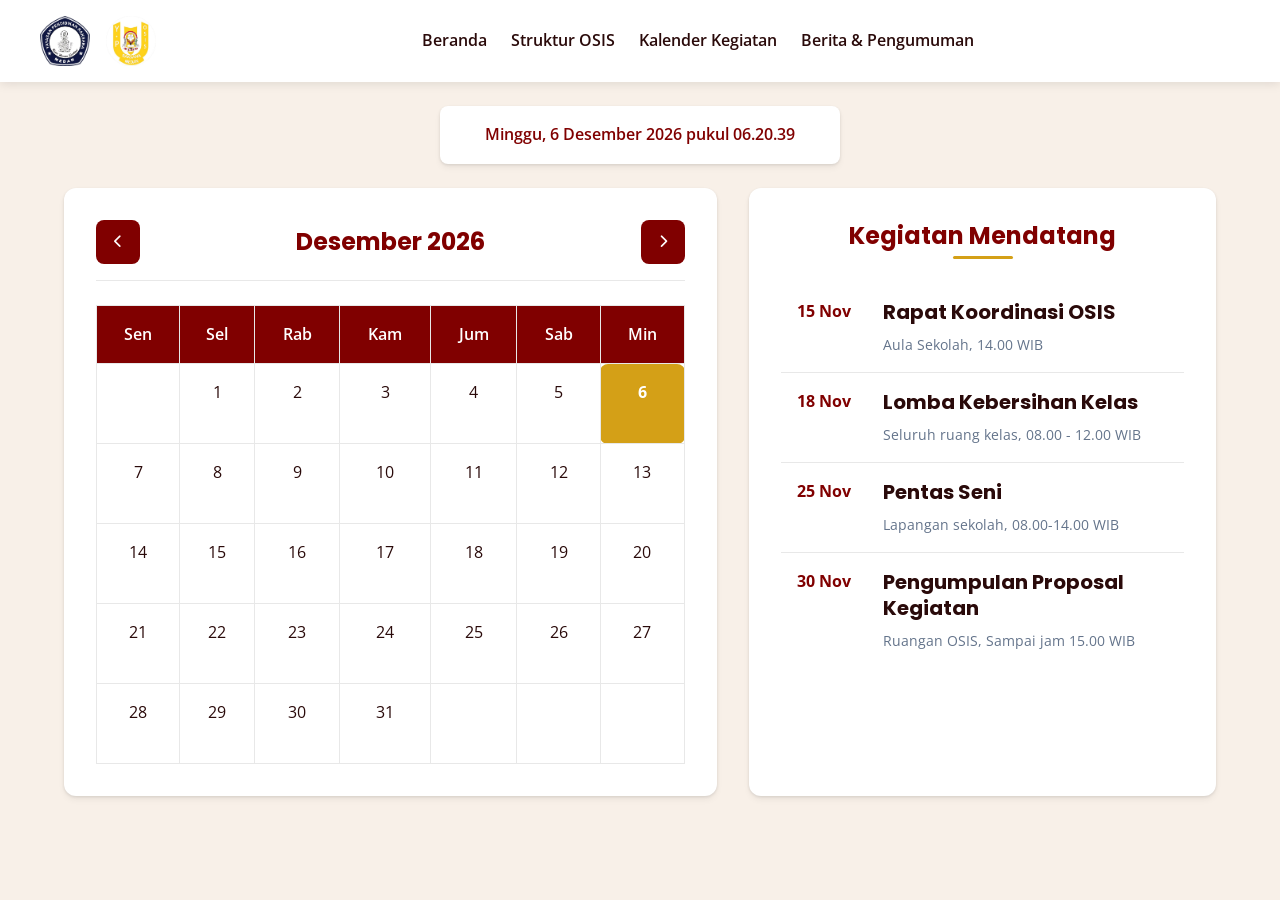
==== commit 870a59a6: "update" ====
--- a/kalender.html
+++ b/kalender.html
@@ -835,6 +835,7 @@
         <a href="index.html" class="nav__link">Beranda</a>
         <a href="struktur.html" class="nav__link">Struktur OSIS</a>
         <a href="kalender.html" class="nav__link">Kalender Kegiatan</a>
+        <a href="news.html" class="nav__link">Berita & Pengumuman</a>
       </nav>
       <button class="mobile-menu-btn" aria-label="Toggle mobile menu">☰</button>
       <div class="nav-overlay"></div>
